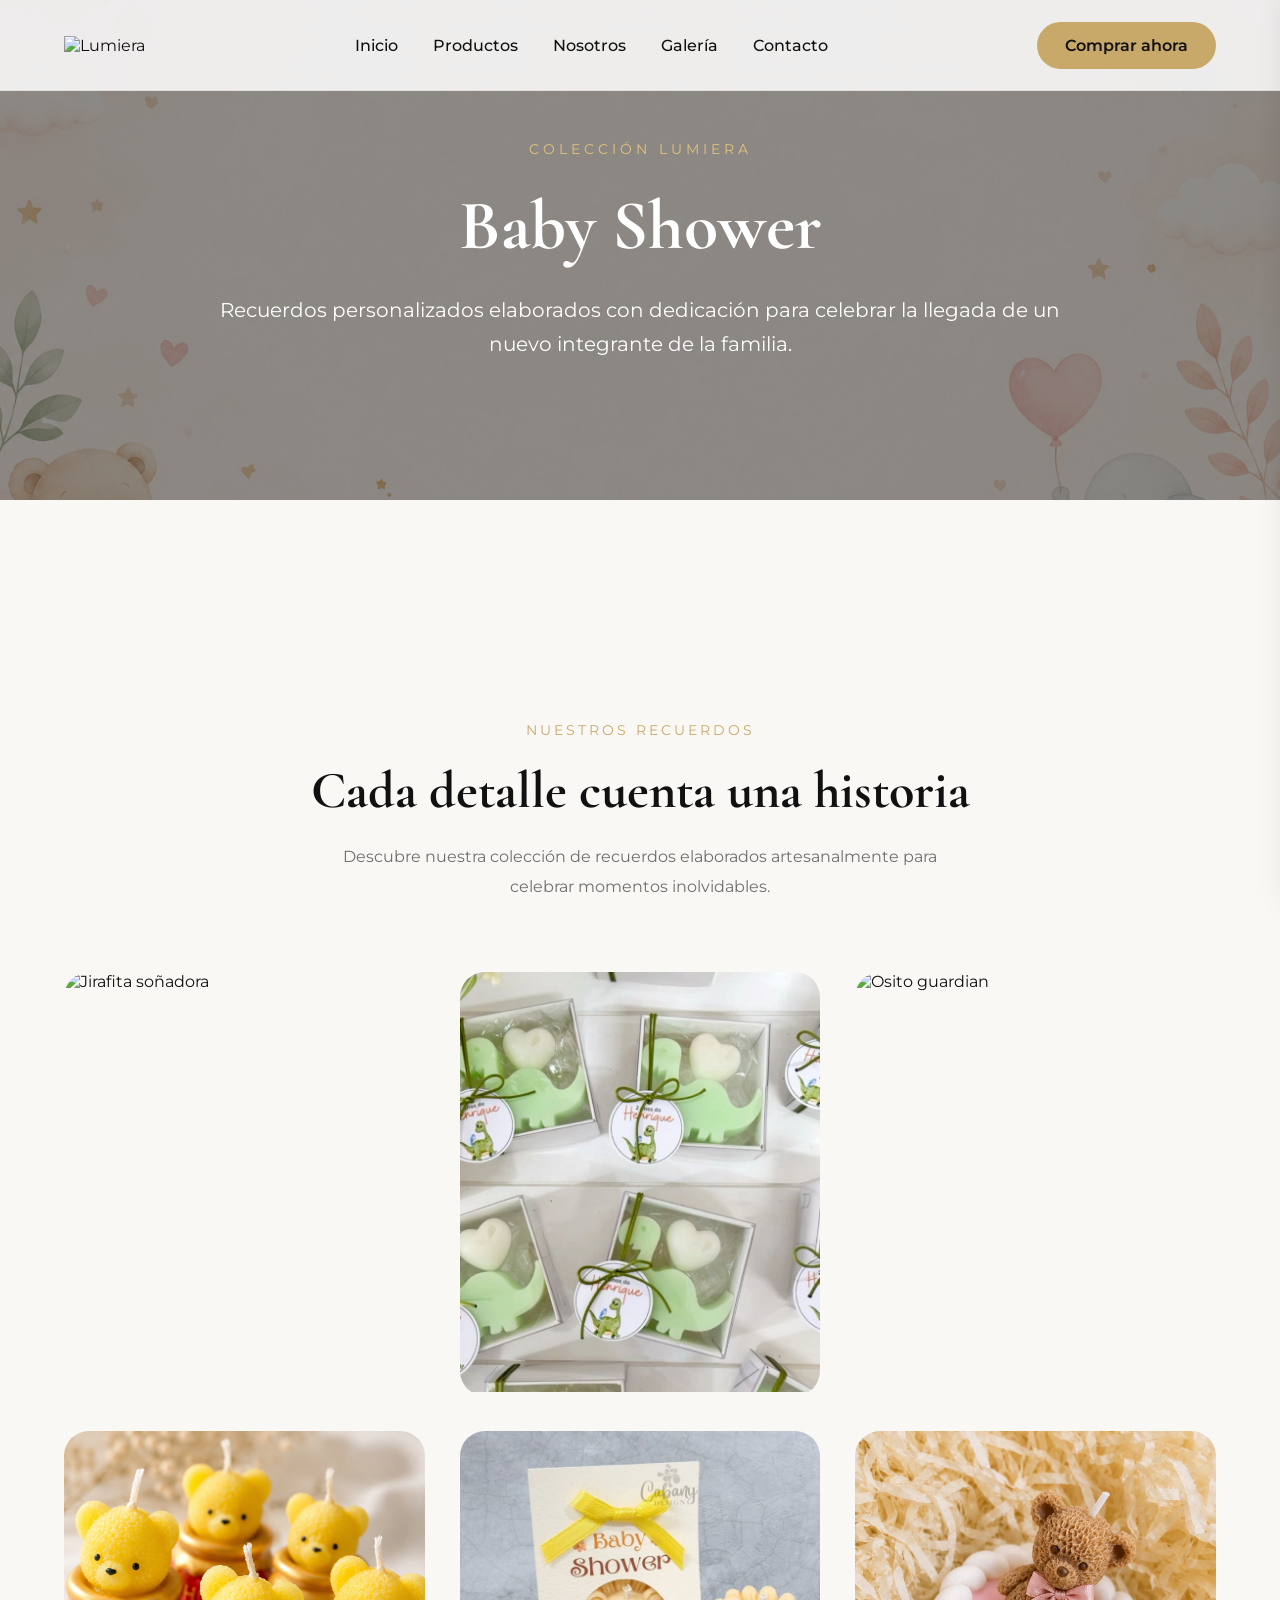
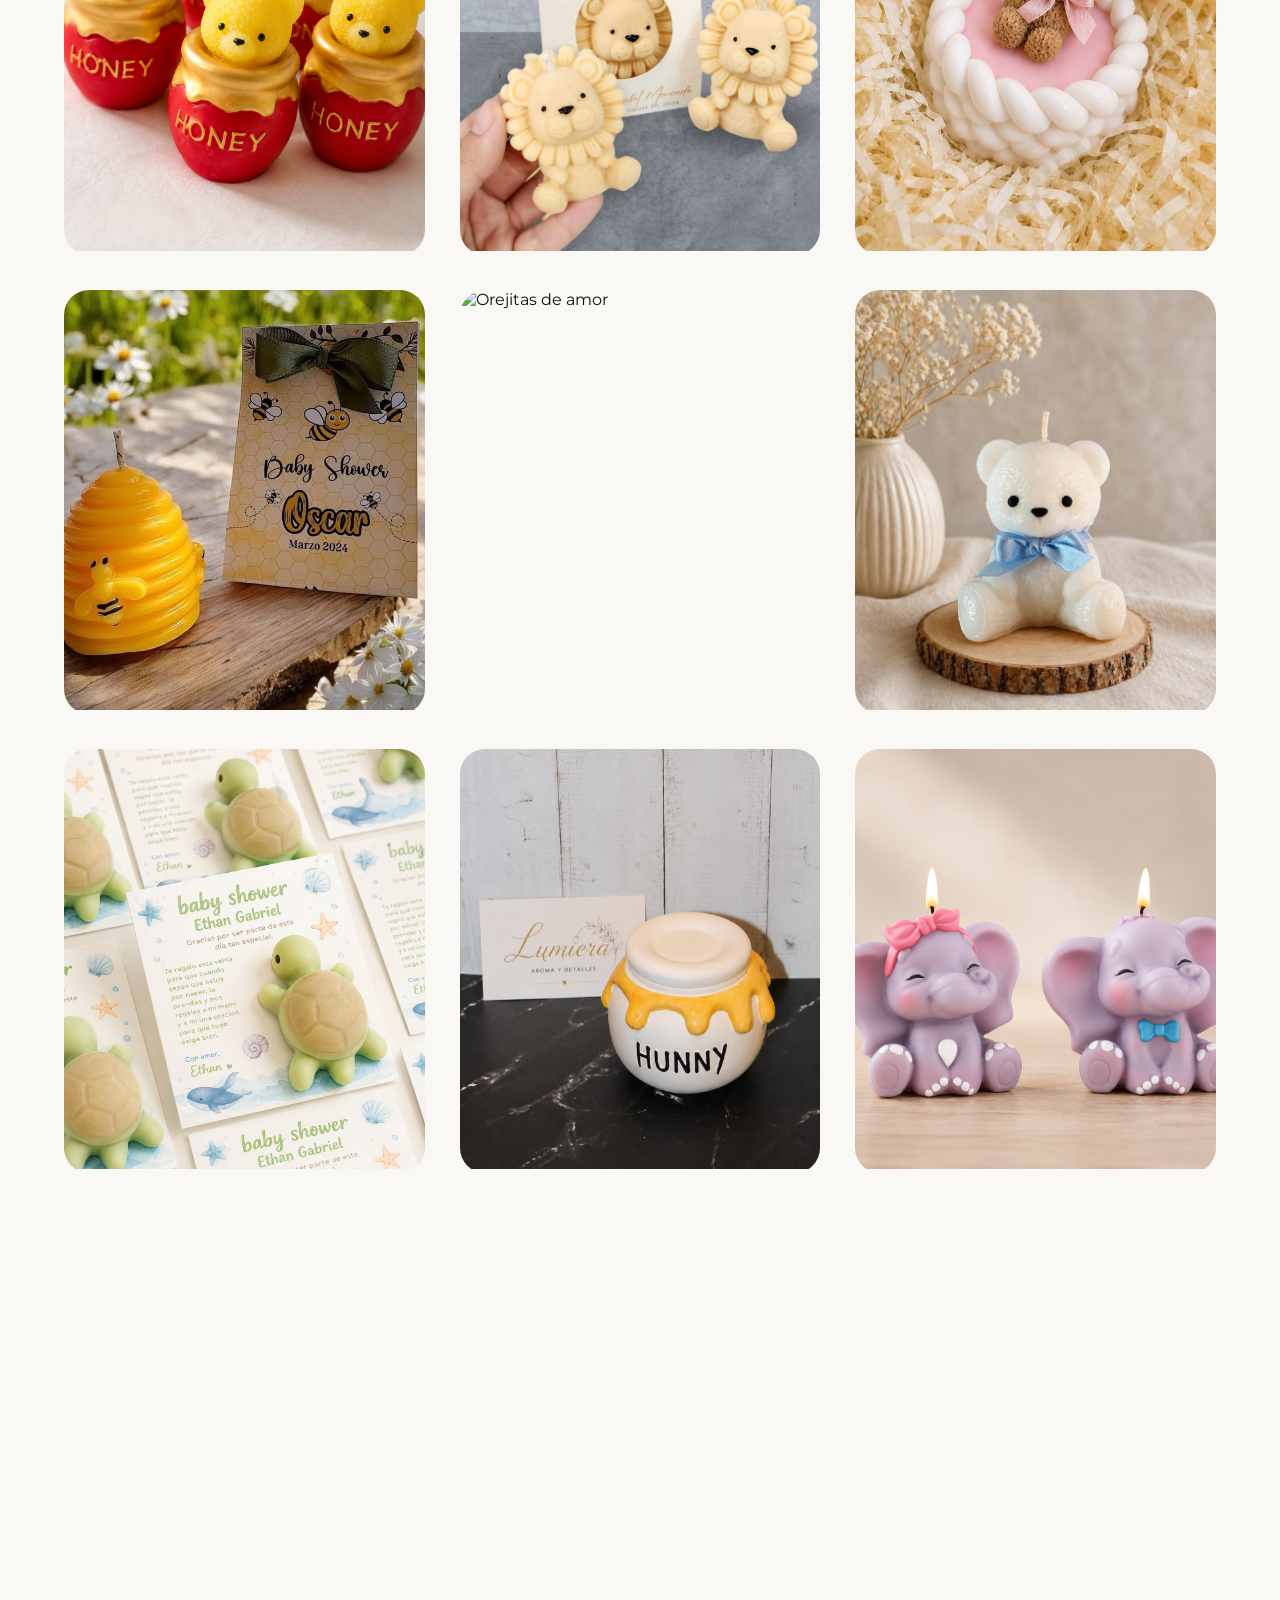
==== babyshower.html @ f9223262 "Actualizar babyshower.html" ====
<!DOCTYPE html>
<html lang="es">

<head>

    <meta charset="UTF-8">

    <meta name="viewport" content="width=device-width, initial-scale=1.0">

    <title>Lumiera | Aromas que iluminan tus momentos</title>

    <link rel="stylesheet" href="style.css">

    <!-- Google Fonts -->

    <link rel="preconnect" href="https://fonts.googleapis.com">

    <link rel="preconnect" href="https://fonts.gstatic.com" crossorigin>

    <link href="https://fonts.googleapis.com/css2?family=Cormorant+Garamond:wght@400;500;600;700&family=Montserrat:wght@300;400;500;600&display=swap" rel="stylesheet">

</head>

<body>

<header>

<nav class="navbar">

    <!-- Logo -->

    <div class="logo">

        <img src="img/logo.png" alt="Lumiera">

    </div>

    <!-- Menú -->

    <ul class="menu">

        <li><a href="index.html">Inicio</a></li>

        <li><a href="index.html#productos">Productos</a></li>

        <li><a href="index.html#nosotros">Nosotros</a></li>

        <li><a href="index.html#galeria">Galería</a></li>

        <li><a href="index.html#contacto">Contacto</a></li>

    </ul>

<!-- Botón escritorio -->

<a href="#productos" class="btn-menu">

    Comprar ahora

</a>

<!-- Botón hamburguesa -->

<div class="hamburguesa">

    <span></span>
    <span></span>
    <span></span>

</div>

</nav>

<!-- Menú lateral para móviles -->

<div class="menu-movil">

    <a href="#inicio">Inicio</a>

    <a href="#productos">Colección</a>

    <a href="#nosotros">Nosotros</a>

    <a href="#galeria">Galería</a>

    <a href="#contacto">Contacto</a>

    <a href="#productos" class="btn-menu-movil">

        Comprar ahora

    </a>

</div>

</header>
  
<section class="cabecera-categoria">

    <img src="img/baby-banner.jpg" alt="Baby Shower">

    <div class="overlay"></div>

    <div class="cabecera-texto">

        <span>COLECCIÓN LUMIERA</span>

        <h1>Baby Shower</h1>

        <p>
            Recuerdos personalizados elaborados con dedicación para celebrar la llegada de un nuevo integrante de la familia.
        </p>

    </div>

</section>

    <!-- ==========================
     CATÁLOGO
========================== -->

<section class="catalogo">

    <div class="titulo-seccion">

        <span>NUESTROS RECUERDOS</span>

        <h2>Cada detalle cuenta una historia</h2>

        <p>
            Descubre nuestra colección de recuerdos elaborados artesanalmente para celebrar momentos inolvidables.
        </p>

    </div>

    <div class="grid-catalogo">

        <!-- Producto -->

<div class="card-producto"

    data-nombre="Jirafita soñadora"

    data-imagen="img/jirafita-soñadora.jpg"

    data-descripcion="Velas artesanales elaboradas con dedicación para hacer de este momento un recuerdo inolvidable.
Disponibles en diferentes diseños, colores, aromas y presentaciones.
Presentaciones disponibles: • Caja de acetato con tarjeta personalizada. • Bolsa de tul con tarjeta personalizada."

    data-precio="0"

>

    <img src="img/jirafita-soñadora.jpg" alt="Jirafita soñadora">

    <div class="overlay-producto">

        <h3>Jirafita soñadora</h3>

        <span>Ver detalles →</span>

    </div>

</div>

<div class="card-producto"

    data-nombre="Dino aventura"

    data-imagen="img/dino-aventura.jpg"

    data-descripcion="."

    data-precio="$"

>

    <img src="img/dino-aventura.jpg" alt="Dino aventura">

    <div class="overlay-producto">

        <h3>Dino aventura</h3>

        <span>Ver detalles →</span>

    </div>

</div>

<div class="card-producto"

    data-nombre="Osito guardian"

    data-imagen="img/osito-guardian.jpg"

    data-descripcion="."

    data-precio="$"

>

    <img src="img/osito-guardian.jpg" alt="Osito guardian">

    <div class="overlay-producto">

        <h3>Osito guardian</h3>

        <span>Ver detalles →</span>

    </div>

</div>

<div class="card-producto"

    data-nombre="Miel y abrazos"

    data-imagen="img/miel-y-abrazos.jpg"

    data-descripcion="Vela aromática decorativa con diseño de osito, elaborada para hacer aún más especiales tus celebraciones."

    data-precio="$29.999 C/U. $28.999 x12"

>

    <img src="img/miel-y-abrazos.jpg" alt="Miel y abrazos">

    <div class="overlay-producto">

        <h3>Miel y abrazos</h3>

        <span>Ver detalles →</span>

    </div>

</div>

<div class="card-producto"

    data-nombre="Rugidito"

    data-imagen="img/rugidito.jpg"

    data-descripcion="Vela aromática personalizada con diseño de león, ideal para sorprender a tus invitados en baby shower, nacimiento o bautizo."

    data-precio="$29.999 c/u. $28.999 x12"

>

    <img src="img/rugidito.jpg" alt="Rugidito">

    <div class="overlay-producto">

        <h3>Rugidito</h3>

        <span>Ver detalles →</span>

    </div>

</div>

<div class="card-producto"

    data-nombre="Nido de ternura"

data-imagenes="img/nido-de-ternura-01.jpg,img/nido-de-ternura-02.jpg,img/nido-de-ternura-03.jpg"

    data-descripcion="Vela y Pieza Decorativo Artesanal elaborada en yeso cerámico y cera de soya.
Un recuerdo elegante y completamente personalizable para Baby Showers, nacimientos o bautizos."

    data-precio="$10.999 C/U. $9.999 X12."

>

    <img src="img/nido-de-ternura.jpg" alt="Nido de ternura">

    <div class="overlay-producto">

        <h3>Nido de ternura</h3>

        <span>Ver detalles →</span>

    </div>

</div>

  <div class="card-producto"

    data-nombre="Pequeña colmena"

    data-imagen="img/pequena-colmena.jpg"

    data-descripcion="."

    data-precio="$"

>

    <img src="img/pequena-colmena.jpg" alt="Pequeña colmena">

    <div class="overlay-producto">

        <h3>Pequeña colmena</h3>

        <span>Ver detalles →</span>

    </div>

</div>

<div class="card-producto"

    data-nombre="Orejitas de amor"

    data-imagen="img/orejitas-de-amor.jpg"

    data-descripcion="."

    data-precio="$"

>

    <img src="img/orejitas-de-amor.jpg" alt="Orejitas de amor">

    <div class="overlay-producto">

        <h3>Orejitas de amor</h3>

        <span>Ver detalles →</span>

    </div>

</div>

<div class="card-producto"

    data-nombre="Mi primer osito"

    data-imagen="img/mi-primer-osito.jpg"

    data-descripcion="."

    data-precio="$"

>

    <img src="img/mi-primer-osito.jpg" alt="Mi primer osito">

    <div class="overlay-producto">

        <h3>Mi primer osito</h3>

        <span>Ver detalles →</span>

    </div>

</div>

<div class="card-producto"

    data-nombre="Lluvia de amor"

    data-imagen="img/lluvia-de-amor.jpg"

    data-descripcion="."

    data-precio="$"

>

    <img src="img/lluvia-de-amor.jpg" alt="Lluvia de aamor">

    <div class="overlay-producto">

        <h3>Lluvia de amor</h3>

        <span>Ver detalles →</span>

    </div>

</div>

<div class="card-producto"

    data-nombre="Dulce miel"

    data-imagen="img/dulce-miel.jpg"

    data-descripcion="."

    data-precio="$"

>

    <img src="img/dulce-miel.jpg" alt="Dulce miel">

    <div class="overlay-producto">

        <h3>Dulce miel</h3>

        <span>Ver detalles →</span>

    </div>

</div>

<div class="card-producto"

    data-nombre="Pequeños gigantes"

    data-imagen="img/pequenos-gigantes.jpg"

    data-descripcion="."

    data-precio="$"

>

    <img src="img/pequenos-gigantes.jpg" alt="Pequeños gigantes">

    <div class="overlay-producto">

        <h3>Pequeños gigantes</h3>

        <span>Ver detalles →</span>

    </div>

</div>
      

    </div>

</section>
    
<section id="nosotros">

</section>

<section id="galeria">

</section>

<section id="contacto">

</section>   

    <!-- =========================
     MODAL PRODUCTO
========================= -->

<div class="modal" id="modalProducto">

    <div class="modal-contenido">

        <span class="cerrar-modal">&times;</span>

<div class="galeria-modal">

    <button class="flecha flecha-izquierda">&#10094;</button>

    <img id="modalImagen" src="" alt="">

    <button class="flecha flecha-derecha">&#10095;</button>

</div>

<div class="miniaturas" id="miniaturas"></div>

<h2 id="modalTitulo"></h2>

<p id="modalDescripcion"></p>

<ul id="modalLista"></ul>

<h3 id="modalPrecio"></h3>

        <a
        href="https://wa.me/3004584363"
        target="_blank"
        class="btn-whatsapp">

            Solicitar por WhatsApp

        </a>

    </div>

</div>
    
<script src="script.js"></script>

</body>

</html>
---- style.css ----
/* ==========================================
   LUMIERA
   Hoja de estilos principal
========================================== */

/* ===== VARIABLES ===== */

:root{

    --color-fondo:#FAF8F5;

    --color-fondo-2:#F3EEE8;

    --color-negro:#111111;

    --color-dorado:#C8A96A;

    --color-gris:#6E6E6E;

    --color-blanco:#FFFFFF;

    --fuente-titulo:'Cormorant Garamond', serif;

    --fuente-texto:'Montserrat', sans-serif;

}

/* ===== RESET ===== */

*{

    margin:0;

    padding:0;

    box-sizing:border-box;

}

html{

    scroll-behavior:smooth;

}

body{

    background:var(--color-fondo);

    color:var(--color-negro);

    font-family:var(--fuente-texto);

}

/* ===== HEADER ===== */

header{

    position:fixed;

    top:0;

    left:0;

    width:100%;

    background:rgba(255,255,255,.85);

    backdrop-filter:blur(12px);

    border-bottom:1px solid rgba(0,0,0,.05);

    z-index:999;

}

/* ===== NAVBAR ===== */

.navbar{

    width:90%;

    max-width:1400px;

    height:90px;

    margin:auto;

    display:flex;

    justify-content:space-between;

    align-items:center;

}

.logo img{

    height:100px;

}

.menu{

    display:flex;

    list-style:none;

    gap:35px;

}

.menu a{

    text-decoration:none;

    color:var(--color-negro);

    font-weight:500;

    transition:.3s;

}

.menu a:hover{

    color:var(--color-dorado);

}

/* ===== BOTÓN DEL MENÚ ===== */

.btn-menu{

    background:var(--color-dorado);

    color:var(--color-negro);

    padding:14px 28px;

    border-radius:40px;

    text-decoration:none;

    font-weight:600;

    transition:.3s;

}

.btn-menu:hover{

    transform:translateY(-3px);

    box-shadow:0 12px 25px rgba(200,169,106,.35);

}

/* ==========================
   BOTÓN HAMBURGUESA
========================== */

.hamburguesa{

    display:none;

    width:32px;

    height:24px;

    cursor:pointer;

    flex-direction:column;

    justify-content:space-between;

   position:relative;
   z-index:1001;

}

.hamburguesa span{

    width:100%;

    height:3px;

    background:var(--color-negro);

    border-radius:5px;

    transition:.3s;

}

/* ==========================
   MENÚ LATERAL MÓVIL
========================== */

.menu-movil{

    position:fixed;

    top:0;

    right:-320px;

    width:300px;

    height:100vh;

    background:white;

    box-shadow:-10px 0 30px rgba(0,0,0,.15);

    display:flex;

    flex-direction:column;

    padding:120px 35px;

    gap:25px;

    transition:.4s;

    z-index:998;

}

.menu-movil.activo{

    right:0;

}

.menu-movil a{

    text-decoration:none;

    color:var(--color-negro);

    font-size:18px;

}

.btn-menu-movil{

    margin-top:20px;

    background:var(--color-dorado);

    color:black !important;

    padding:15px;

    border-radius:30px;

    text-align:center;

}

/* ===== HERO ===== */

.hero{

    width:90%;

    max-width:1400px;

    min-height:100vh;

    margin:auto;

    display:grid;

    grid-template-columns:1fr 1fr;

    gap:80px;

    align-items:center;

    padding-top:90px;

}

.hero-texto span{

    color:var(--color-dorado);

    letter-spacing:4px;

    font-size:14px;

}

.hero-texto h1{

    font-family:var(--fuente-titulo);

    font-size:72px;

    line-height:1.1;

    margin:25px 0;

}

.hero-texto p{

    color:var(--color-gris);

    line-height:32px;

    font-size:18px;

    margin-bottom:40px;

}

.hero-botones{

    display:flex;

    gap:20px;

    margin-bottom:45px;

}

.btn-principal{

    display:inline-flex;

    align-items:center;

    justify-content:center;

    background:var(--color-dorado);

    color:var(--color-negro);

    text-decoration:none;

    padding:18px 36px;

    border-radius:50px;

    font-weight:600;

    min-width:220px;

    transition:all .3s ease;

}

.btn-principal:hover{

    transform:translateY(-4px);

    box-shadow:0 18px 35px rgba(200,169,106,.35);

}

.btn-secundario{

    display:inline-flex;

    align-items:center;

    justify-content:center;

    border:2px solid var(--color-dorado);

    color:var(--color-negro);

    text-decoration:none;

    padding:18px 36px;

    border-radius:50px;

    font-weight:600;

    min-width:220px;

    transition:all .3s ease;

}

.btn-secundario:hover{

    background:var(--color-dorado);

    transform:translateY(-4px);

}
.hero-valores{

    display:grid;

    grid-template-columns:1fr 1fr;

    gap:18px;

    color:var(--color-gris);

    font-size:15px;

}

.hero-texto a:hover{

    transform:translateY(-4px);

}

.hero-imagen img{

    width:100%;

    border-radius:30px;

    box-shadow:0 30px 60px rgba(0,0,0,.20);

}

/* ==========================================
   CABECERA CATEGORÍA
========================================== */

.cabecera-categoria{

    position:relative;

    width:100%;

    height:500px;

    overflow:hidden;

    display:flex;

    justify-content:center;

    align-items:center;

    text-align:center;

}

.cabecera-categoria img{

    position:absolute;

    width:100%;

    height:100%;

    object-fit:cover;

}

.overlay{

    position:absolute;

    inset:0;

    background:rgba(0,0,0,.45);

}

.cabecera-texto{

    position:relative;

    z-index:2;

    color:white;

    width:90%;

    max-width:900px;

}

.cabecera-texto span{

    color:#E4C27A;

    letter-spacing:4px;

    font-size:14px;

}

.cabecera-texto h1{

    font-family:var(--fuente-titulo);

    font-size:70px;

    margin:25px 0;

}

.cabecera-texto p{

    font-size:20px;

    line-height:34px;

}

/* ===== SECCIONES ===== */

section{

    padding:100px 0;

}

/* ==========================================
   COLECCIONES
========================================== */

.colecciones{

    width:90%;

    max-width:1400px;

    margin:auto;

}

.titulo-seccion{

    text-align:center;

    margin-bottom:70px;

}

.titulo-seccion span{

    color:var(--color-dorado);

    letter-spacing:3px;

    font-size:14px;

}

.titulo-seccion h2{

    font-family:var(--fuente-titulo);

    font-size:52px;

    margin:20px 0;

}

.titulo-seccion p{

    color:var(--color-gris);

    max-width:650px;

    margin:auto;

    line-height:30px;

}

.grid-colecciones{

    display:grid;

    grid-template-columns:repeat(2,1fr);

    gap:35px;

}

.card-coleccion{

    position:relative;

    overflow:hidden;

    border-radius:25px;

    text-decoration:none;

    color:white;

    box-shadow:0 20px 45px rgba(0,0,0,.15);

}

.card-coleccion img{

    width:100%;

    height:450px;

    object-fit:cover;

    transition:.5s;

}

.card-coleccion:hover img{

    transform:scale(1.08);

}

.card-info{

    position:absolute;

    left:0;

    bottom:0;

    width:100%;

    padding:35px;

    background:linear-gradient(to top,
    rgba(0,0,0,.75),
    rgba(0,0,0,.15),
    transparent);

}

.card-info h3{

    font-size:34px;

    font-family:var(--fuente-titulo);

    margin-bottom:10px;

}

.card-info p{

    font-size:16px;

}



/* ==========================================
   CATÁLOGO BABY SHOWER
========================================== */

.catalogo{

    width:90%;

    max-width:1400px;

    margin:120px auto;

}

.grid-catalogo{

    display:grid;

    grid-template-columns:repeat(3,1fr);

    gap:35px;

}

.card-producto{

    position:relative;

    overflow:hidden;

    border-radius:25px;

    cursor:pointer;

}

.card-producto img{

    width:100%;

    height:420px;

    object-fit:cover;

    transition:.5s;

}

.overlay-producto{

    position:absolute;

    inset:0;

    background:rgba(0,0,0,.45);

    display:flex;

    flex-direction:column;

    justify-content:center;

    align-items:center;

    color:white;

    opacity:0;

    transition:.4s;

}

.overlay-producto h3{

    font-family:var(--fuente-titulo);

    font-size:38px;

    margin-bottom:15px;

}

.overlay-producto span{

    border:1px solid white;

    padding:12px 24px;

    border-radius:30px;

    transition:.3s;

}

.card-producto:hover img{

    transform:scale(1.08);

}

.card-producto:hover .overlay-producto{

    opacity:1;

}

.overlay-producto span:hover{

    background:white;

    color:black;

}

/* ==========================================
   MODAL PRODUCTO
========================================== */

.modal{

    position:fixed;

    top:0;

    left:0;

    width:100%;

    height:100%;

    background:rgba(0,0,0,.70);

    display:flex;

    justify-content:center;

    align-items:center;

    overflow-y:auto;
   
    padding:40px 20px;

    opacity:0;

    visibility:hidden;

    transition:.35s;

    z-index:5000;

}

.modal.activo{

    opacity:1;

    visibility:visible;

}

.modal-contenido{

    width:90%;

    max-width:750px;

    background:white;

    border-radius:25px;

    padding:40px;

   margin:auto;

    position:relative;

    text-align:center;

    animation:subir .35s ease;

}

.modal-contenido img{

    width:100%;

    max-height:300px;

    object-fit:cover;

    border-radius:20px;

    margin-bottom:25px;

}

.modal-contenido h2{

    font-family:var(--fuente-titulo);

    font-size:42px;

    margin-bottom:20px;

}

.modal-contenido p{

    color:var(--color-gris);

    line-height:30px;

    margin-bottom:25px;

}

.modal-contenido ul{

    list-style:none;

    margin-bottom:35px;

}

.modal-contenido li{

    margin:12px 0;

}

.btn-whatsapp{

    display:inline-block;

    background:var(--color-dorado);

    color:black;

    text-decoration:none;

    padding:16px 35px;

    border-radius:35px;

    font-weight:600;

    transition:.3s;

}

.btn-whatsapp:hover{

    transform:translateY(-3px);

}

.cerrar-modal{

    position:absolute;

    top:18px;

    right:25px;

    font-size:34px;

    cursor:pointer;

}

@keyframes subir{

    from{

        transform:translateY(40px);

        opacity:0;

    }

    to{

        transform:translateY(0);

        opacity:1;

    }

}

/* =========================
   CONTACTO
========================= */

.contacto{

    width:90%;
    max-width:1400px;
    margin:120px auto;

}

.redes-contacto{

    display:grid;
    grid-template-columns:repeat(4,1fr);
    gap:30px;
    margin-top:70px;

}

.card-red{

    background:#fff;
    border-radius:25px;
    padding:40px 30px;
    text-align:center;
    text-decoration:none;
    color:#222;
    box-shadow:0 10px 30px rgba(0,0,0,.08);
    transition:.35s;

}

.card-red:hover{

    transform:translateY(-10px);
    box-shadow:0 20px 40px rgba(0,0,0,.12);

}

.card-red:hover .icono-red{

    background:var(--color-dorado);

    color:white;

    transform:scale(1.08);

}

.icono-red{

    width:90px;
    height:90px;

    margin:0 auto 25px;

    border-radius:50%;

    background:rgba(212,175,55,.12);

    display:flex;

    justify-content:center;

    align-items:center;

    font-size:40px;

    color:var(--color-dorado);

    transition:.35s;

}

.card-red h3{

    font-family:var(--fuente-titulo);
    font-size:30px;
    margin-bottom:15px;

}

.card-red p{

    color:var(--color-gris);
    line-height:28px;

}

/* CTA CONTACTO */

.cta-contacto{

    margin-top:90px;

    text-align:center;

    padding:70px 40px;

    background:#F8F5F1;

    border-radius:30px;

}

.cta-contacto h2{

    font-family:var(--fuente-titulo);

    font-size:46px;

    margin-bottom:25px;

}

.cta-contacto p{

    max-width:700px;

    margin:0 auto 40px;

    color:var(--color-gris);

    line-height:32px;

    font-size:18px;

}

.btn-contacto{

    display:inline-block;

    padding:18px 42px;

    background:var(--color-dorado);

    color:#000;

    text-decoration:none;

    border-radius:40px;

    font-weight:600;

    transition:.35s;

}

.btn-contacto:hover{

    transform:translateY(-4px);

    box-shadow:0 15px 30px rgba(0,0,0,.15);

}

/* =========================
   FOOTER
========================= */

.footer{

    background:#1d1d1d;

    color:white;

    margin-top:120px;

    padding:80px 20px 50px;

}

.footer-contenido{

    max-width:900px;

    margin:auto;

    text-align:center;

}

.footer-logo{

    height:90px;

    margin-bottom:25px;

}

.footer-eslogan{

    font-family:var(--fuente-titulo);

    font-size:28px;

    color:var(--color-dorado);

    margin-bottom:20px;

}

.footer-texto{

    color:#d7d7d7;

    line-height:32px;

    max-width:650px;

    margin:0 auto 40px;

}

.footer-redes{

    display:flex;

    justify-content:center;

    gap:25px;

    margin-bottom:40px;

}

.footer-redes a{

    width:55px;

    height:55px;

    border-radius:50%;

    background:#2a2a2a;

    display:flex;

    justify-content:center;

    align-items:center;

    color:white;

    font-size:22px;

    text-decoration:none;

    transition:.35s;

}

.footer-redes a:hover{

    background:var(--color-dorado);

    transform:translateY(-5px);

}

.footer-copy{

    font-size:14px;

    color:#9c9c9c;

}

/* =========================
   NOSOTROS
========================= */

.nosotros{

    width:90%;
    max-width:1400px;
    margin:120px auto;

}

.nosotros-contenido{

    display:grid;
    grid-template-columns:1fr 1fr;
    gap:70px;
    align-items:center;
    margin-top:70px;

}

.nosotros-imagen img{

    width:100%;
    border-radius:25px;
    display:block;
    box-shadow:0 20px 45px rgba(0,0,0,.12);

}

.nosotros-texto{

    display:flex;
    flex-direction:column;
    gap:35px;

}

.valor{

    padding-bottom:25px;
    border-bottom:1px solid #ececec;

}

.valor:last-child{

    border-bottom:none;

}

.valor h3{

    font-family:var(--fuente-titulo);
    font-size:30px;
    margin-bottom:15px;

}

.valor p{

    color:var(--color-gris);
    line-height:30px;

}

.mision-vision{

    display:grid;
    grid-template-columns:repeat(2,1fr);
    gap:35px;
    margin-top:90px;

}

.card-mision{

    background:#F8F5F1;
    padding:45px;
    border-radius:25px;
    box-shadow:0 10px 30px rgba(0,0,0,.06);

}

.card-mision h3{

    font-family:var(--fuente-titulo);
    font-size:34px;
    margin-bottom:20px;
    color:var(--color-dorado);

}

.card-mision p{

    color:var(--color-gris);
    line-height:30px;

}
/* ===== RESPONSIVE ===== */

@media (max-width:900px){

    .navbar{

        height:90px;

    }

   .menu{

    position:fixed;

    top:90px;

    right:-100%;

    width:80%;

    height:calc(100vh - 90px);

    background:var(--color-blanco);

    display:flex;

    flex-direction:column;

    align-items:flex-start;

    padding:40px;

    gap:35px;

    transition:right .35s ease;

    box-shadow:-10px 0 25px rgba(0,0,0,.12);

}

   .menu.activo{

    right:0;

}

    .btn-menu{

        display:none;

    }

    .hero{

        grid-template-columns:1fr;

        text-align:center;

        gap:40px;

        padding-top:120px;

    }

    .hero-texto h1{

        font-size:48px;

    }

.logo img{

height:55px;

}

.hamburguesa{

    display:flex;

}

 .hero-botones{

    flex-direction:column;

}

.hero-valores{

    grid-template-columns:1fr;

    text-align:left;

}  

.grid-colecciones{

    grid-template-columns:1fr;

}

.card-coleccion img{

    height:320px;

}

.titulo-seccion h2{

    font-size:40px;

}

.grid-catalogo{

    grid-template-columns:1fr;

}

.card-producto img{

    height:320px;

}

.card-producto{

    width:100%;

}

.overlay-producto{

    opacity:1;

    justify-content:flex-end;

    padding-bottom:30px;

    background:linear-gradient(
        to top,
        rgba(0,0,0,.65),
        rgba(0,0,0,.15),
        transparent
    );

}

.overlay-producto h3{

    font-size:28px;

}

.overlay-producto span{

    margin-top:10px;

}

/* CONTACTO */

.redes-contacto{

    grid-template-columns:1fr;

}

.cta-contacto{

    padding:50px 25px;

}

.cta-contacto h2{

    font-size:34px;

}

.cta-contacto p{

    font-size:16px;

    line-height:28px;

}

.footer{

    padding:60px 20px 40px;

}

.footer-logo{

    height:70px;

}

.footer-eslogan{

    font-size:24px;

}

/* NOSOTROS */

.nosotros-contenido{

    grid-template-columns:1fr;

}

.mision-vision{

    grid-template-columns:1fr;

}

.valor h3{

    font-size:26px;

}
}
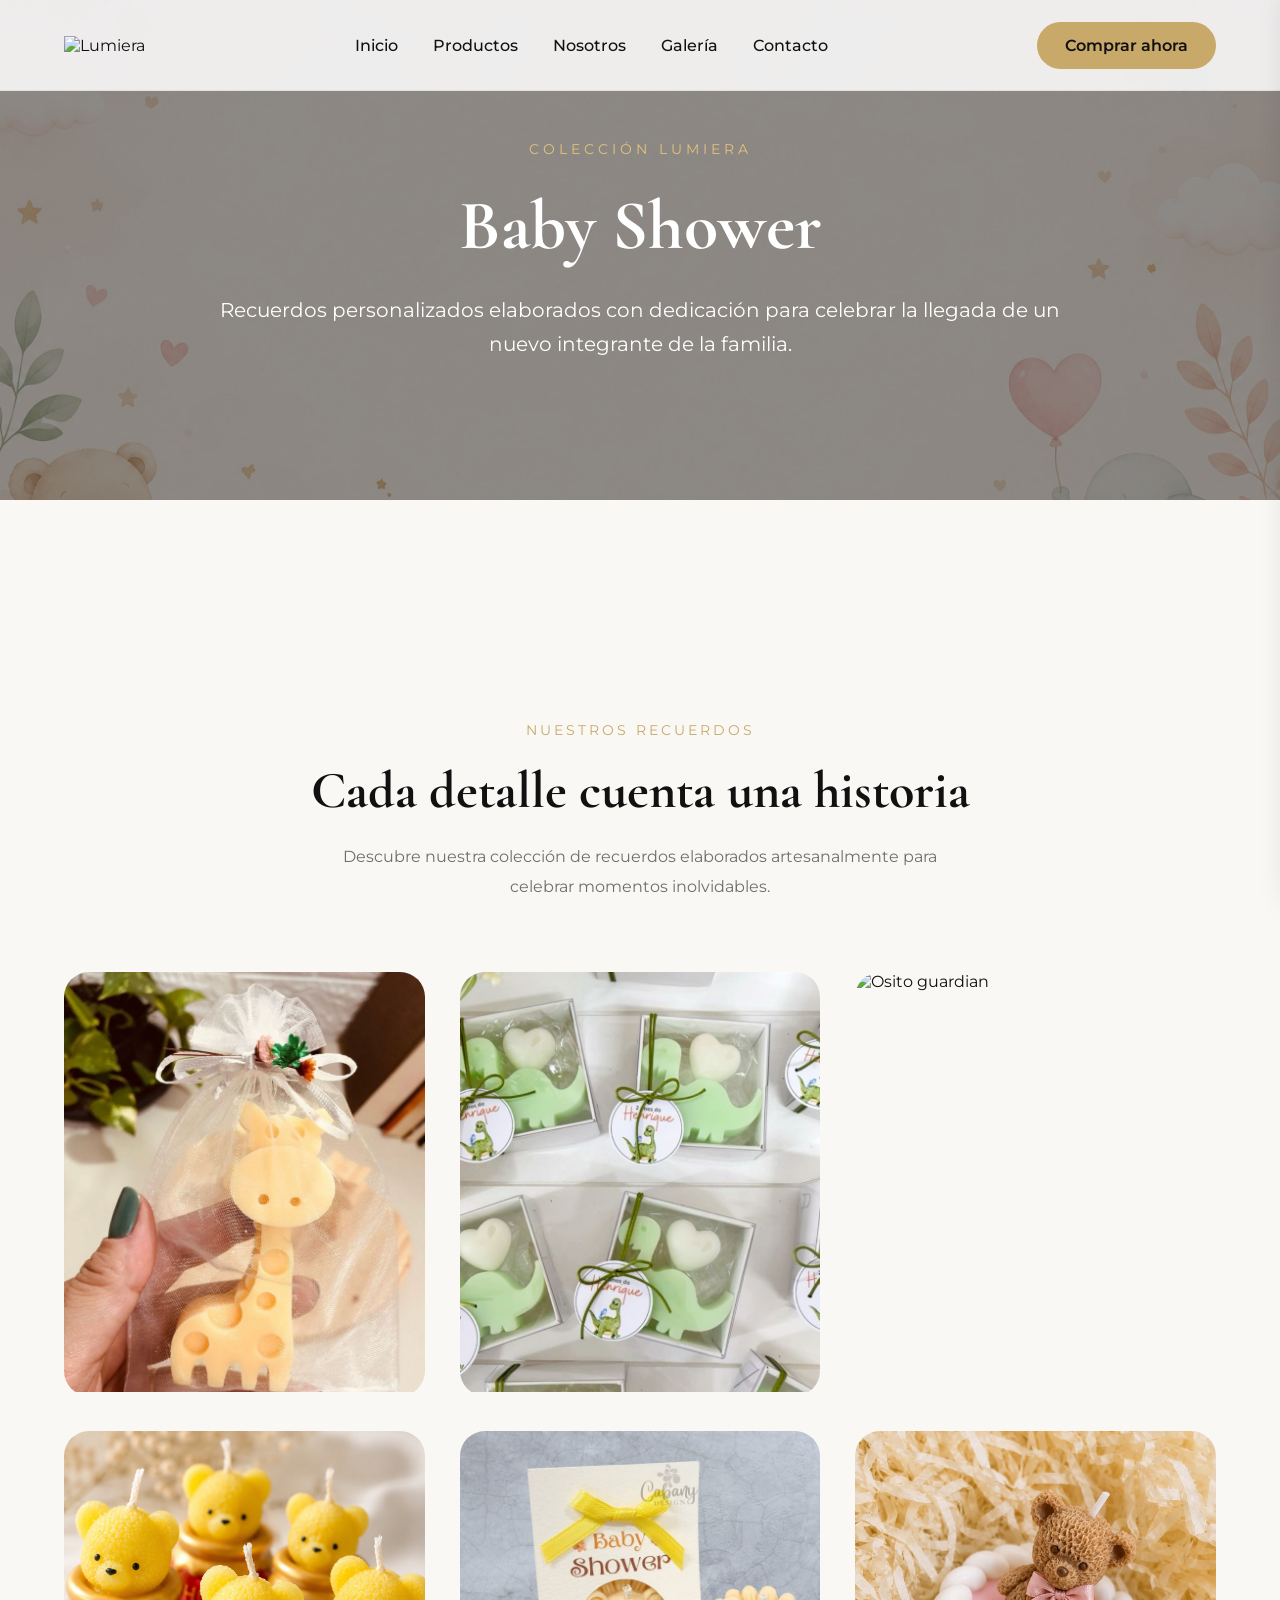
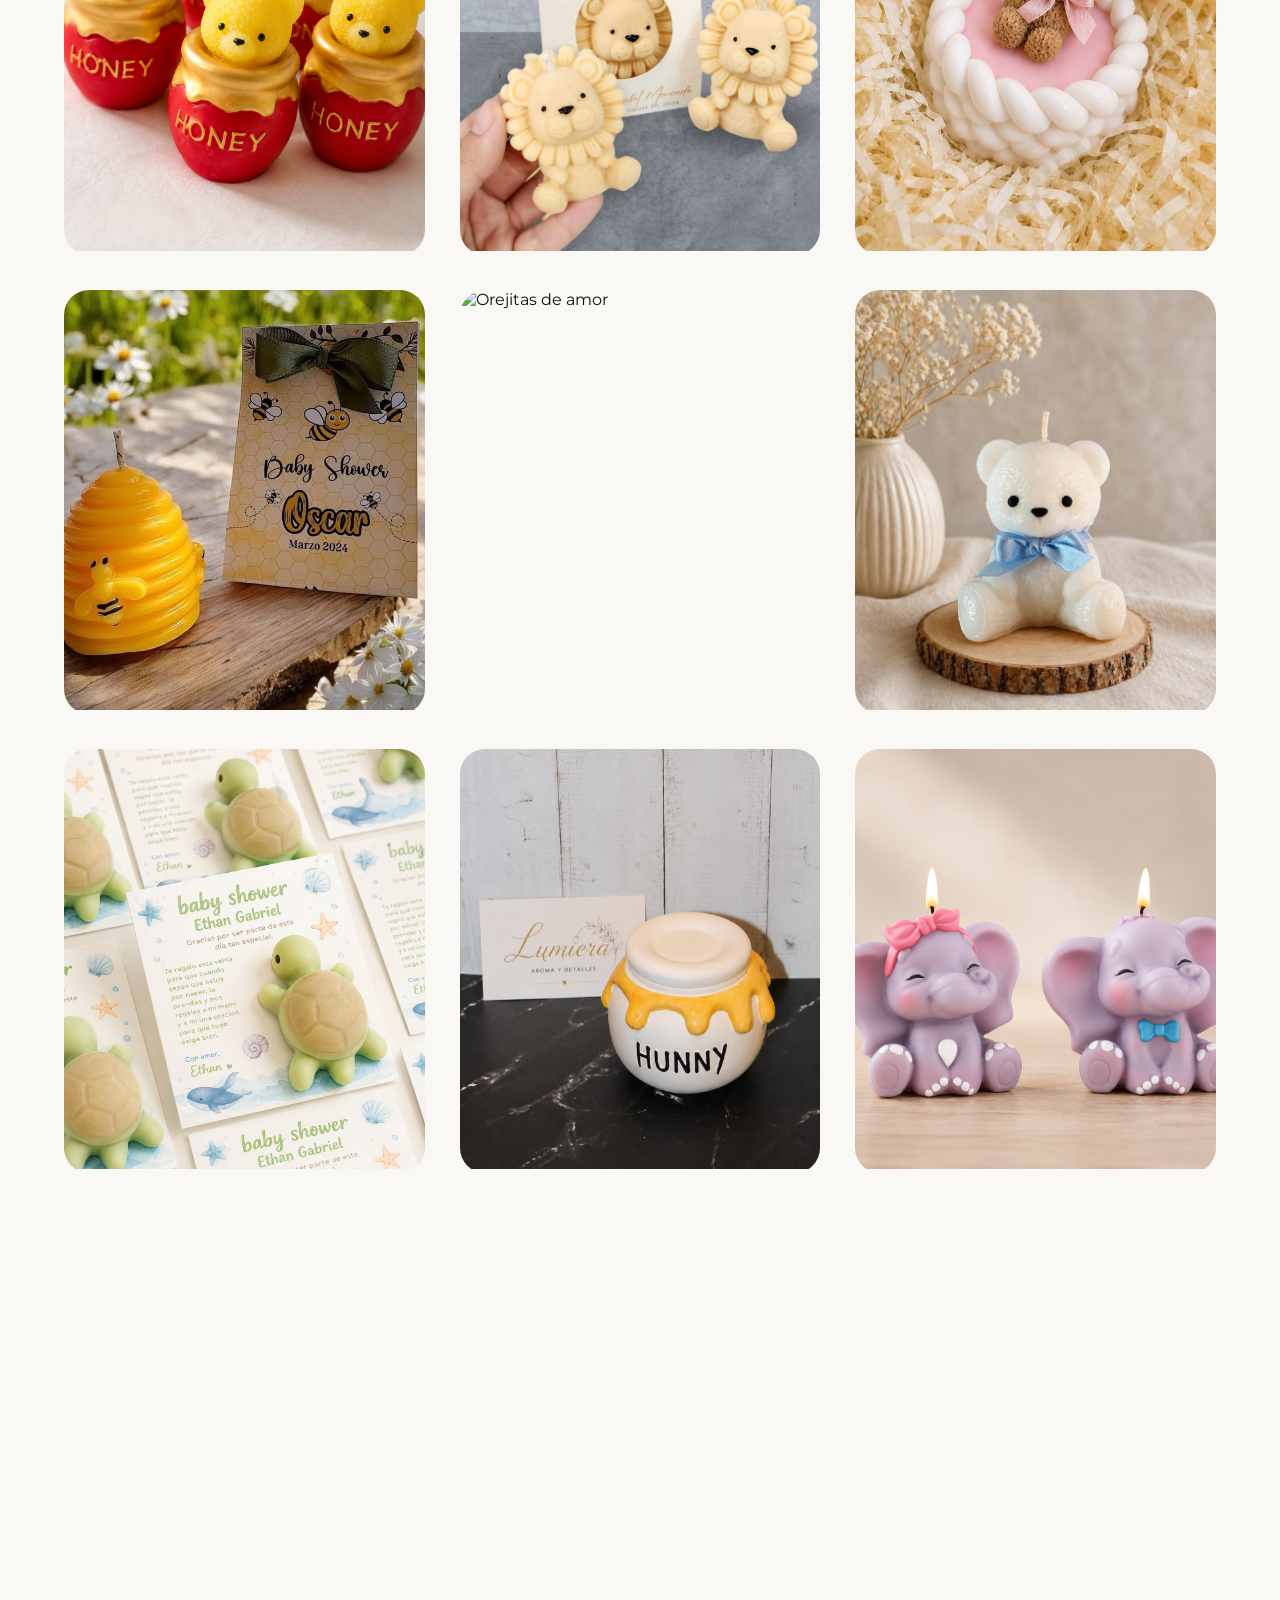
==== commit d1aa0816: "Update babyshower.html" ====
--- a/babyshower.html
+++ b/babyshower.html
@@ -141,7 +141,7 @@
 
     data-nombre="Jirafita soñadora"
 
-    data-imagen="img/jirafita-soñadora.jpg"
+    data-imagen="img/jirafita-sonadora.jpg"
 
     data-descripcion="Velas artesanales elaboradas con dedicación para hacer de este momento un recuerdo inolvidable.
 Disponibles en diferentes diseños, colores, aromas y presentaciones.
@@ -151,7 +151,7 @@
 
 >
 
-    <img src="img/jirafita-soñadora.jpg" alt="Jirafita soñadora">
+    <img src="img/jirafita-sonadora.jpg" alt="Jirafita soñadora">
 
     <div class="overlay-producto">
 
